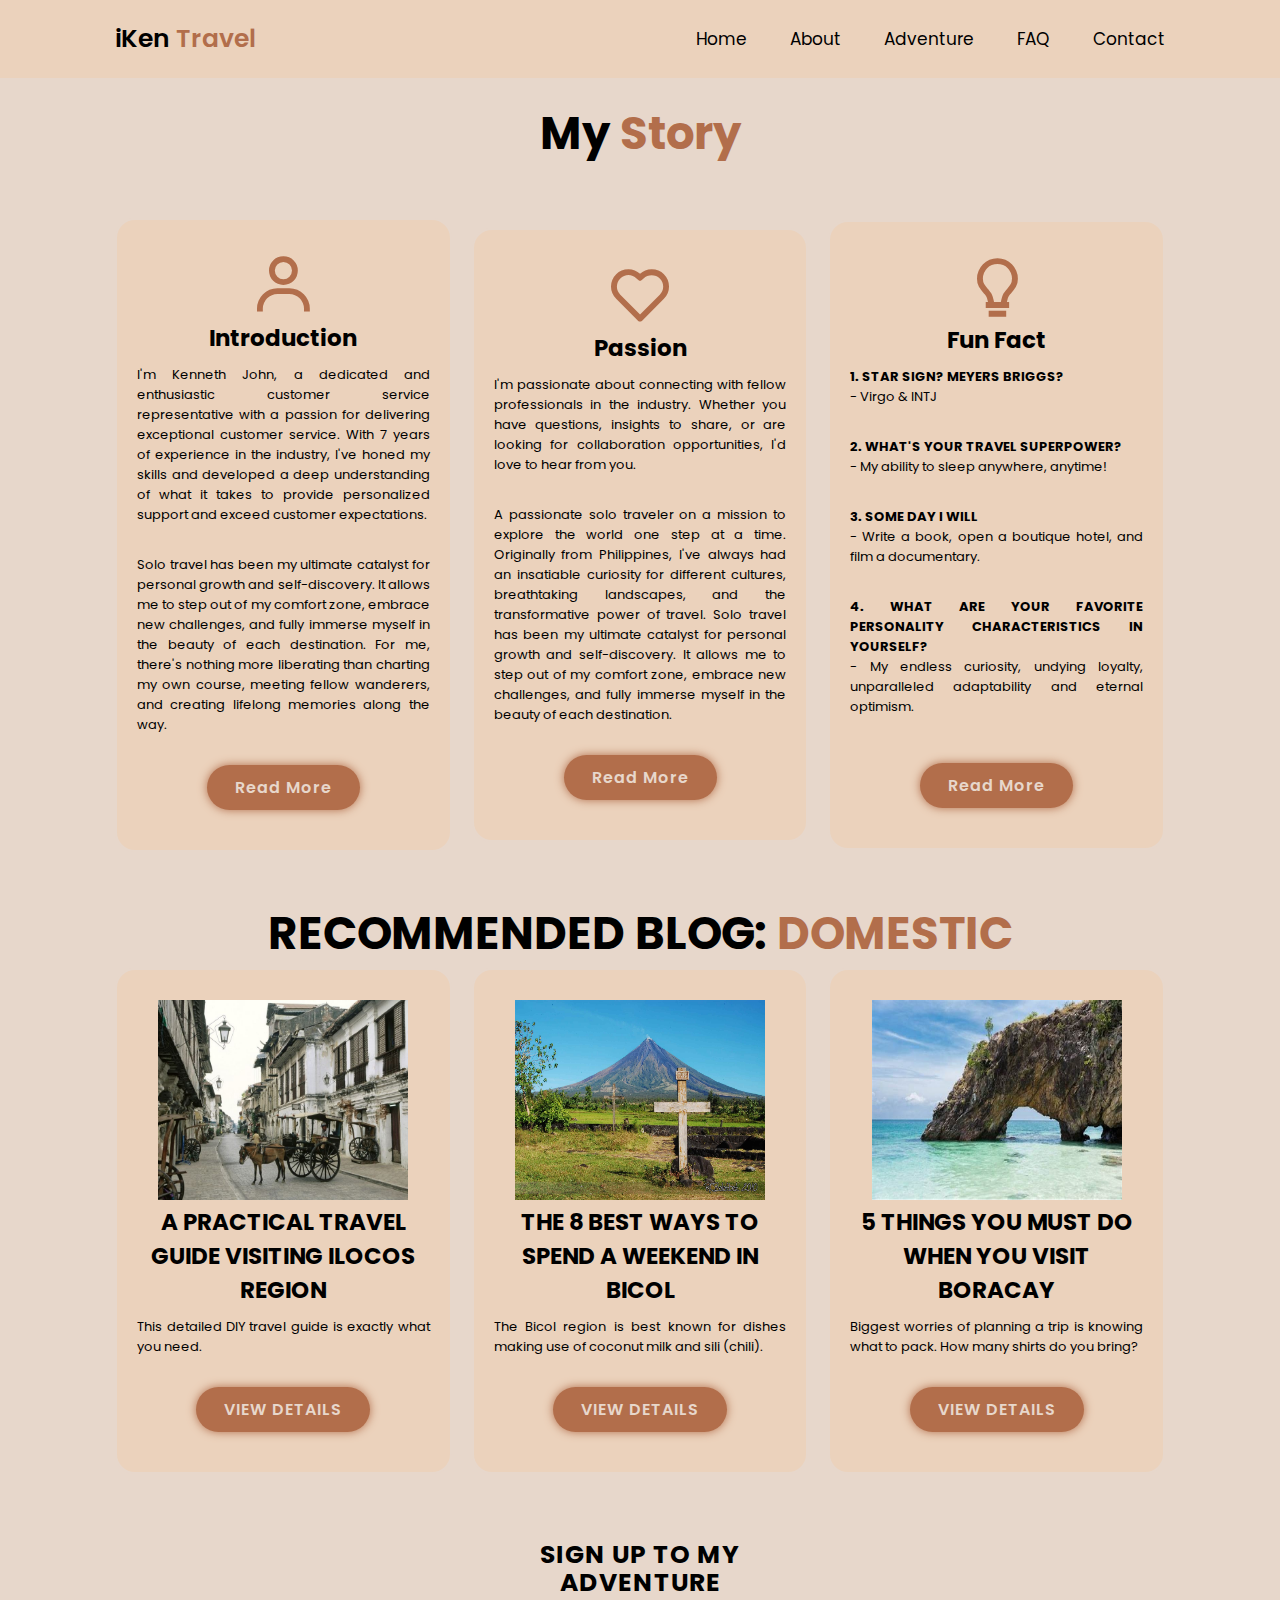
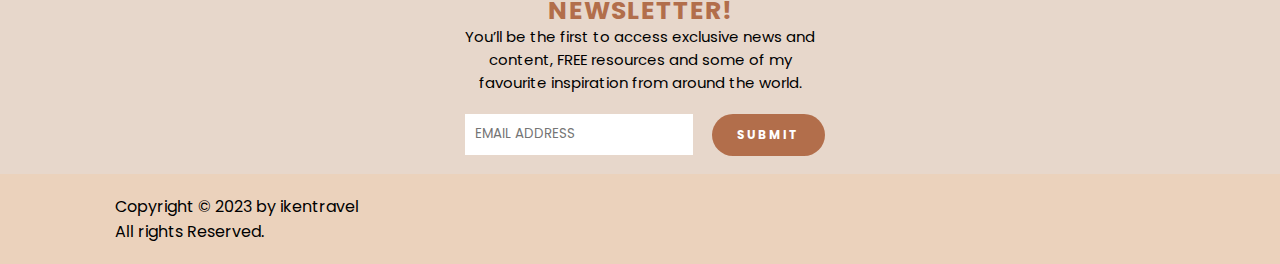
==== aboutpage.html @ bb7d7a22 "this is my mini project 1" ====
<!DOCTYPE html>
<html lang="en">
<head>
  <meta charset="UTF-8">
  <meta http-equiv="X-UA-compatible" content="IE=edge">
  <meta name="viewport" content="width=device-width, initial-scale=1.0">
  <title>ikentravel</title>

  <!-- box icons-->
  <link href='https://unpkg.com/boxicons@2.1.4/css/boxicons.min.css' rel='stylesheet'>

  <!-- custom css -->
  <link rel="stylesheet" href="styles.css">
</head>
<body>
  <!-- header design-->
  <header class="header">
    <a href="#" class="logo">iKen <span>Travel</span></a>

    <i class='bx bx-menu' id="menu-icon"></i>

    <nav class="navbar">
        <a href="homepage.html">Home</a>
        <a href="aboutpage.html">About</a>        
        <a href="adventurepage.html">Adventure</a>        
        <a href="faqpage.html">FAQ</a>        
        <a href="contactpage.html">Contact</a>        

    </nav>
  </header>


   <!-- about section design-->
   <section class="about" id="about">
    <h2 class="heading">My <span>Story</span></h2>
    
    <div class="about-container">
      
      <div class="about-box">
        <i class='bx bx-user'></i>
        <h3>Introduction</h3>
        <p>I'm Kenneth John, a dedicated and enthusiastic customer service representative with a passion for delivering exceptional customer service. With 7 years of experience in the industry, I've honed my skills and developed a deep understanding of what it takes to provide personalized support and exceed customer expectations.</p>
        <p>Solo travel has been my ultimate catalyst for personal growth and self-discovery. It allows me to step out of my comfort zone, embrace new challenges, and fully immerse myself in the beauty of each destination. For me, there's nothing more liberating than charting my own course, meeting fellow wanderers, and creating lifelong memories along the way.</p>
        <a href="#" class="btn">Read More</a>
      </div>

      <div class="about-box">
        <i class='bx bx-heart'></i>
        <h3>Passion</h3>
        <p>I'm passionate about connecting with fellow professionals in the industry. Whether you have questions, insights to share, or are looking for collaboration opportunities, I'd love to hear from you.</p>
        <p>A passionate solo traveler on a mission to explore the world one step at a time. Originally from Philippines, I've always had an insatiable curiosity for different cultures, breathtaking landscapes, and the transformative power of travel. Solo travel has been my ultimate catalyst for personal growth and self-discovery. It allows me to step out of my comfort zone, embrace new challenges, and fully immerse myself in the beauty of each destination.</p>
        <a href="#" class="btn">Read More</a>
      </div>

      <div class="about-box">
        <i class='bx bx-bulb'></i>
        <h3>Fun Fact</h3>
        <p><b>1. STAR SIGN? MEYERS BRIGGS? </b> <br>- Virgo & INTJ</p>
        <p><b>2. WHAT'S YOUR TRAVEL SUPERPOWER? </b> <br>- My ability to sleep anywhere, anytime!</p>
        <p><b>3. SOME DAY I WILL </b> <br>- Write a book, open a boutique hotel, and film a documentary.</p>
        <p><b>4. WHAT ARE YOUR FAVORITE PERSONALITY CHARACTERISTICS IN YOURSELF? </b> <br>- My endless curiosity, undying loyalty, unparalleled adaptability and eternal optimism.</p>
<br>
        <a href="#" class="btn">Read More</a>
      </div>
    </div>

<br>
<br> 
<br> 

    <div class="about" id="about">
      <h3 class="heading">RECOMMENDED BLOG: <span>DOMESTIC</span></h3>
      
      <div class="about-container">
        
        <div class="about-box">
          <img src="/Photos/BLOG4.jpg" alt="" style="width: 250px; height:200px;">
          <h3>A PRACTICAL TRAVEL GUIDE VISITING ILOCOS REGION</h3>
          <p>This detailed DIY travel guide is exactly what you need. </p>
          <a href="#" class="btn">VIEW DETAILS</a>
        </div>
  
        <div class="about-box">
          <img src="/Photos/BLOG5.jpg" alt="" style="width: 250px; height:200px;">
          <h3>THE 8 BEST WAYS TO SPEND A WEEKEND IN BICOL</h3>
          <p>The Bicol region is best known for dishes making use of coconut milk and sili (chili).</p>
          <a href="#" class="btn">VIEW DETAILS</a>
        </div>
  
        <div class="about-box">
          <img src="/Photos/BLOG6.jpg" alt="" style="width: 250px; height:200px;">
          <h3>5 THINGS YOU MUST DO WHEN YOU VISIT BORACAY </h3>
          <p>Biggest worries of planning a trip is knowing what to pack. How many shirts do you bring?</p>
          <a href="#" class="btn">VIEW DETAILS</a>
        </div>
      </div>
  
      <div class="parent-wrapper">
        <span class="close-btn glyphicon glyphicon-remove"></span>
        <div class="subscribe-wrapper">
          <h4>SIGN UP TO MY ADVENTURE <span>NEWSLETTER!</span></h4>
          <p>You’ll be the first to access exclusive news and content, FREE resources and some of my favourite inspiration from around the world.</p>
          <input type="email" name="email" class="subscribe-input" placeholder="EMAIL ADDRESS">
          <div class="submit-btn">SUBMIT</div>
        </div>
      </div>
  
    </div>
    
  </section>



    <!--footer design-->
<setion>
      <footer class="footer">
        <div class="footer-text">
          <p>Copyright &copy; 2023 by ikentravel </p>
          <p>All rights Reserved.</p>
        </div>
</setion>
  
  <!-- custom js -->
  <script src="script.js"></script>
</body>
</html>
---- styles.css ----
@import url('https://fonts.googleapis.com/css2?family=Poppins:wght@300;400;500;600;700;800;900&display=swap');

* {
  margin: 0;
  padding: 0;
  box-sizing: border-box;
  text-decoration: none;
  border: none;
  outline: none;
  scroll-behavior: smooth;
  font-family: 'Poppins', sans-serif;
}

:root {
  --bg-color: #EBD2BC;
  --second-bg-color: #E7D7CB;
  --text-color: #000000;
  --main-color: #B26E4B;
}

html {
  font-size: 62.5%;
  overflow-x: hidden;
}

body {
  background: var(--bg-color);
  color: var(--text-color)
}

section {
  min-height: 100vh;
  padding: 10rem 9% 2rem;
}

.header {
  background: var(--bg-color);
  position: fixed;
  top: 0;
  left: 0;
  width: 100%;
  padding: 2rem 9%;
  display: flex;
  justify-content: space-between;
  align-items: center;
  z-index: 100;
}

.logo {
  font-size: 2.5rem;
  color: var(--text-color);
  font-weight: 600;
  cursor: default;
}

.navbar a {
  font-size: 1.7rem;
  color: var(--text-color);
  margin-left: 4rem;
  transition: .3s;
}

.navbar a:hover,
.navbar a.active {
  color: var(--main-color);

}

#menu-icon {
  font-size: 3.6rem;
  color: var(--text-color);
  display: none;
}

.faq {
  display: flex;
  text-align: center;
}



.faq-content h3 {
  font-size: 3.2rem;
  font-weight: 600;
}

.faq-content h2 {
  font-size: 2rem;
  font-weight: 500;
}

.faq-social-media a {
  display: inline-flex;
  justify-content: center;
  align-items: center;
  width: 4rem;
  height: 4rem;
  background: transparent;
  border: .2rem solid #22A699;
  border-radius: 50%;
  font-size: 2rem;
  color: #22A699;
  margin: 3rem 1.5rem 3rem 0;
  transition: .5s ease;
}

.faq-social-media a:hover {
  background: #22A699;
  color: var(--second-bg-color);
  box-shadow: 0 0 1rem #22A699;

}

.accordion-button::after {
  background-image: url("data:image/svg+xml,%3csvg viewBox='0 0 16 16' fill='%23333' xmlns='http://www.w3.org/2000/svg'%3e%3cpath fill-rule='evenodd' d='M8 0a1 1 0 0 1 1 1v6h6a1 1 0 1 1 0 2H9v6a1 1 0 1 1-2 0V9H1a1 1 0 0 1 0-2h6V1a1 1 0 0 1 1-1z' clip-rule='evenodd'/%3e%3c/svg%3e");
  transform: scale(.7) !important;
}
.accordion-button:not(.collapsed)::after {
  background-image: url("data:image/svg+xml,%3csvg viewBox='0 0 16 16' fill='%23333' xmlns='http://www.w3.org/2000/svg'%3e%3cpath fill-rule='evenodd' d='M0 8a1 1 0 0 1 1-1h14a1 1 0 1 1 0 2H1a1 1 0 0 1-1-1z' clip-rule='evenodd'/%3e%3c/svg%3e");
}

.home {
  display: flex;
  justify-content: center;
  align-items: center;
}

.home-img img {
  padding-left: 100px;
  width: 50vw;
  height: 65vh;
}

.home-content h3 {
  font-size: 3.2rem;
  font-weight: 700;
}

.home-content h3:nth-of-type(2) {
  margin-bottom: 2rem;
}

span {
  color: var(--main-color);
}

.home-content h1 {
  font-size: 5.6rem;
  font-weight: 700;
  line-height:  1.3;
}

.home-content p {
  font-size: 1.6rem;
}

.social-media a {
  display: inline-flex;
  justify-content: center;
  align-items: center;
  width: 4rem;
  height: 4rem;
  background: transparent;
  border: .2rem solid var(--main-color);
  border-radius: 50%;
  font-size: 2rem;
  color: var(--main-color);
  margin: 3rem 1.5rem 3rem 0;
  transition: .5s ease;
}

.social-media a:hover {
  background: var(--main-color);
  color: var(--second-bg-color);
  box-shadow: 0 0 1rem var(--main-color);

}

.btn {
  display: inline-block;
  padding: 1rem 2.8rem;
  background: var(--main-color);
  border-radius: 4rem;
  box-shadow: 0 0 1rem var(--main-color);
  font-size: 1.6rem;
  color: var(--second-bg-color);
  letter-spacing: .1rem;
  font-weight: 600;
}

.btn:hover {
  box-shadow: none;
}



.heading {
  text-align: center;
  font-size: 4.5rem;
}

/*MULTIPLE CONTENT*/



.multiple-content {
  max-width: 1500px;
}


.c1{
  display: inline-block;
  width: 100%;
}

.c1{
  position: relative;
}

.background-image {
  width: 1500px;
}

.overlay-text{
  background-color:rgba(255, 255, 255, 0.5);
  padding:20px;
  text-align:center;
  position: absolute;
  top:50%;
  right:50%;
  transform:translate(50%, -50%);
}

.c2{
  display:inline-block;
  float: left;
  width: 50%;
  text-align: left;
  padding: 50px 0;
  margin: 0px;
}
.c2 h1 {
  margin-left: 5rem;
  letter-spacing: 2px;
  font-size: 40px;
  line-height: 40px;
}

.c2 h2 {
  margin-top: auto;
  margin-left: 5rem;
  letter-spacing: 2px;
  color: #22A699;

}

.c2 h3 {
  margin-left: 5rem;
  letter-spacing: 2px;
  padding-top: 20px;
  font-size: 20px;
  color: #F24C3D;
}

.c2 p {
  margin-top: 2rem;
  margin-left: 5rem;
  margin-right: 5rem;

  line-height: 15px;
  font-size: 15px;

}

.c3{
  display: inline-block;
  float: left;
  width: 50%;
}

.c3 img {
  height: 500px;
  margin: auto;
  width: 100%;
}

@media only screen and (max-width: 660px){
  .c2{
    width: 100%;
  }
  .c3{
    width: 100%;
  }
}



/*NEWSLETTER*/
.parent-wrapper {
  position: relative;
  width: 350px;
  height: 200px;
  margin: 40px auto;
  }

.close-btn {
  margin: 20px;
  font-size: 18px;
  cursor: pointer;
}



.subscribe-wrapper h4 {
  text-align: center;
  font-size: 25px;
  font-weight: bold;
  letter-spacing: 1px;
  line-height: 28px;
}

.subscribe-wrapper p {
  text-align: center;
  font-size: 15px;
}

.subscribe-wrapper input {
  position: absolute;
  border: none;
  border-bottom: 1px solid white;
  padding: 10px;
  margin-top: 20px;
  width: 65%;
}


.subscribe-wrapper .submit-btn {
  position: absolute;
  border-radius: 30px;
  background-color: var(--main-color);
  color: #FFF;
  padding: 12px 25px;
  display: inline-block;
  font-size: 12px;
  font-weight: bold;
  letter-spacing: 2px;
  right: -10px;
  cursor: pointer;
  transition: all .25s ease;
  margin-top: 20px;

}


.container {
  padding-top: 10rem;
  display: grid;
  grid-template-columns:15% 15% 14% 14% 12% 14% 13%;
}

.container:hover img {
  filter: grayscale(70%);
  transform: scale(1.1); 
}

.container-text {
  display: flex;
  justify-content: center;
  align-items: center;
  flex-direction: column;
  text-align: center;
  padding: 10px 5rem;
}
.about {
  background: var(--second-bg-color);
}

.about h2 {
  margin-bottom: 5rem;
}

.about-container {
  display: flex;
  justify-content: center;
  align-items: center;
  flex-wrap: wrap;
  gap: 2rem;

}

.about-container .about-box {
  flex: 1 1 30rem;
  background: var(--bg-color);
  padding: 3rem 2rem 4rem;
  border-radius: 2rem;
  text-align: center;
  border: .2rem solid var(--second-bg-color);
  transition: .5 ease;
}

.about-container .about-box:hover {
  border-color: var(--main-color);
  transform: scale(1.02);
}

.about-box i {
  font-size: 7rem;
  color: var(--main-color);
}

.about-box h3 {
  font-size: 2.3rem;
}

.about-box p {
  font-size: 1.3rem;
  margin: 1rem 0 3rem;
  text-align: justify;
}

.portfolio {
  background: var(--bg-color);
}

.portfolio h2 {
  margin-bottom: 4rem;
}

.portfolio-container {
  display: grid;
  grid-template-columns: repeat(3, 1fr);
  align-items: center;
  gap: 2.5rem;
}

.portfolio-container .portfolio-box {
  position: relative;
  border-radius: 2rem;
  box-shadow: 0 0 1rem var(--main-color);
  overflow: hidden;
  display: flex;
}

.portfolio-box img {
  width: 100%
}

.portfolio-box:hover img {
  transform: scale(1.1);
}

.portfolio-box .portfolio-layer {
  position: absolute;
  bottom: 0;
  left: 0;
  width: 100%;
  height: 100%;
  background: linear-gradient(rgba(0, 0, 0, .1), var(--main-color));
  display: flex;
  justify-content: center;
  align-items: center;
  flex-direction: column;
  text-align: center;
  padding: 0 4rem;
  transform: translateY(100%);
  transition: .5s ease;
}

.portfolio-box:hover .portfolio-layer {
  transform: translateY(0);

}

.portfolio-layer h1 {
  font-size: 3rem;
}

.portfolio-layer p {
  font-size: 1.6rem;
  margin: .3rem 0 1rem;
}

.portfolio-layer a {
  display: inline-flex;
  justify-content: center;
  align-items: center;
  width: 5rem;
  height: 5rem;
  background: var(--text-color);
  border-radius: 50%;
}

.portfolio-layer a i {
  font-size: 2rem;
  color: var(--second-bg-color);
}

.contact {
  background: var(--second-bg-color);
}

.contact h2 {
  margin-bottom: 3rem;
}

.contact form {
  max-width: 70rem;
  margin: 1rem auto;
  text-align: center;
  margin-bottom: 3rem;
}

.contact form .input-box {
  display: flex;
  justify-content: space-between;
  flex-wrap: wrap;
}

.contact form .input-box input,
.contact form textarea {
  width: 100%;
  padding: 1.5rem;
  font-size: 1.6rem;
  color: var(--text-color);
  background-color: var(--bg-color);
  border-radius: .8rem;
  margin: .7rem 0;
}

.contact form .input-box input {
  width: 49%;
}

.contact form textarea {
  resize: none;
}

.contact form .btn {
  margin-top: 2rem;
  cursor: pointer;
}

.footer {
  display: flex;
  justify-content: space-between;
  align-items: center;
  flex-wrap: wrap;
  padding: 2rem 9%;
  background: var(--bg-color);
}

.footer-text p {
  font-size: 1.6rem;
}

.footer-iconTop a {
  display: inline-flex;
  justify-content: center;
  align-items: center;
  padding: .8rem;
  background: var(--main-color);
  border-radius: .8rem;
}

.footer-iconTop a:hover {
  box-shadow: 0 0 1rem var(--main-color);
}

.footer-iconTop a i {
  font-size: 2.4rem;
  color: var(--second-bg-color);
}

/* BREAKPOINTS */
@media (max-width: 1200px) {
  html {
    font-sizeL 55%;
  }
}

@media (max-width: 991px) {
  .header {
    padding: 2rem 3%;
  }

  section {
    padding: 10rem 3% 2rem;
  }

  .footer {
    padding: 2rem 3%;
  }
}




@media (max-width: 768px) {
  #menu-icon {
    display: block;
  }

  .navbar {
    position: absolute;
    top: 100%;
    left: 0;
    width: 100%;
    padding: 1rem 3%;
    background: var(--bg-color);
    border-top: .1rem solid rgba(0, 0, 0, .2);
    box-shadow: 0 .5rem 1rem rgba(0, 0, 0, .2);

  }


  .navbar a {
    display: block;
    font-size: 2rem;
    margin: 3rem 0;
  }
}
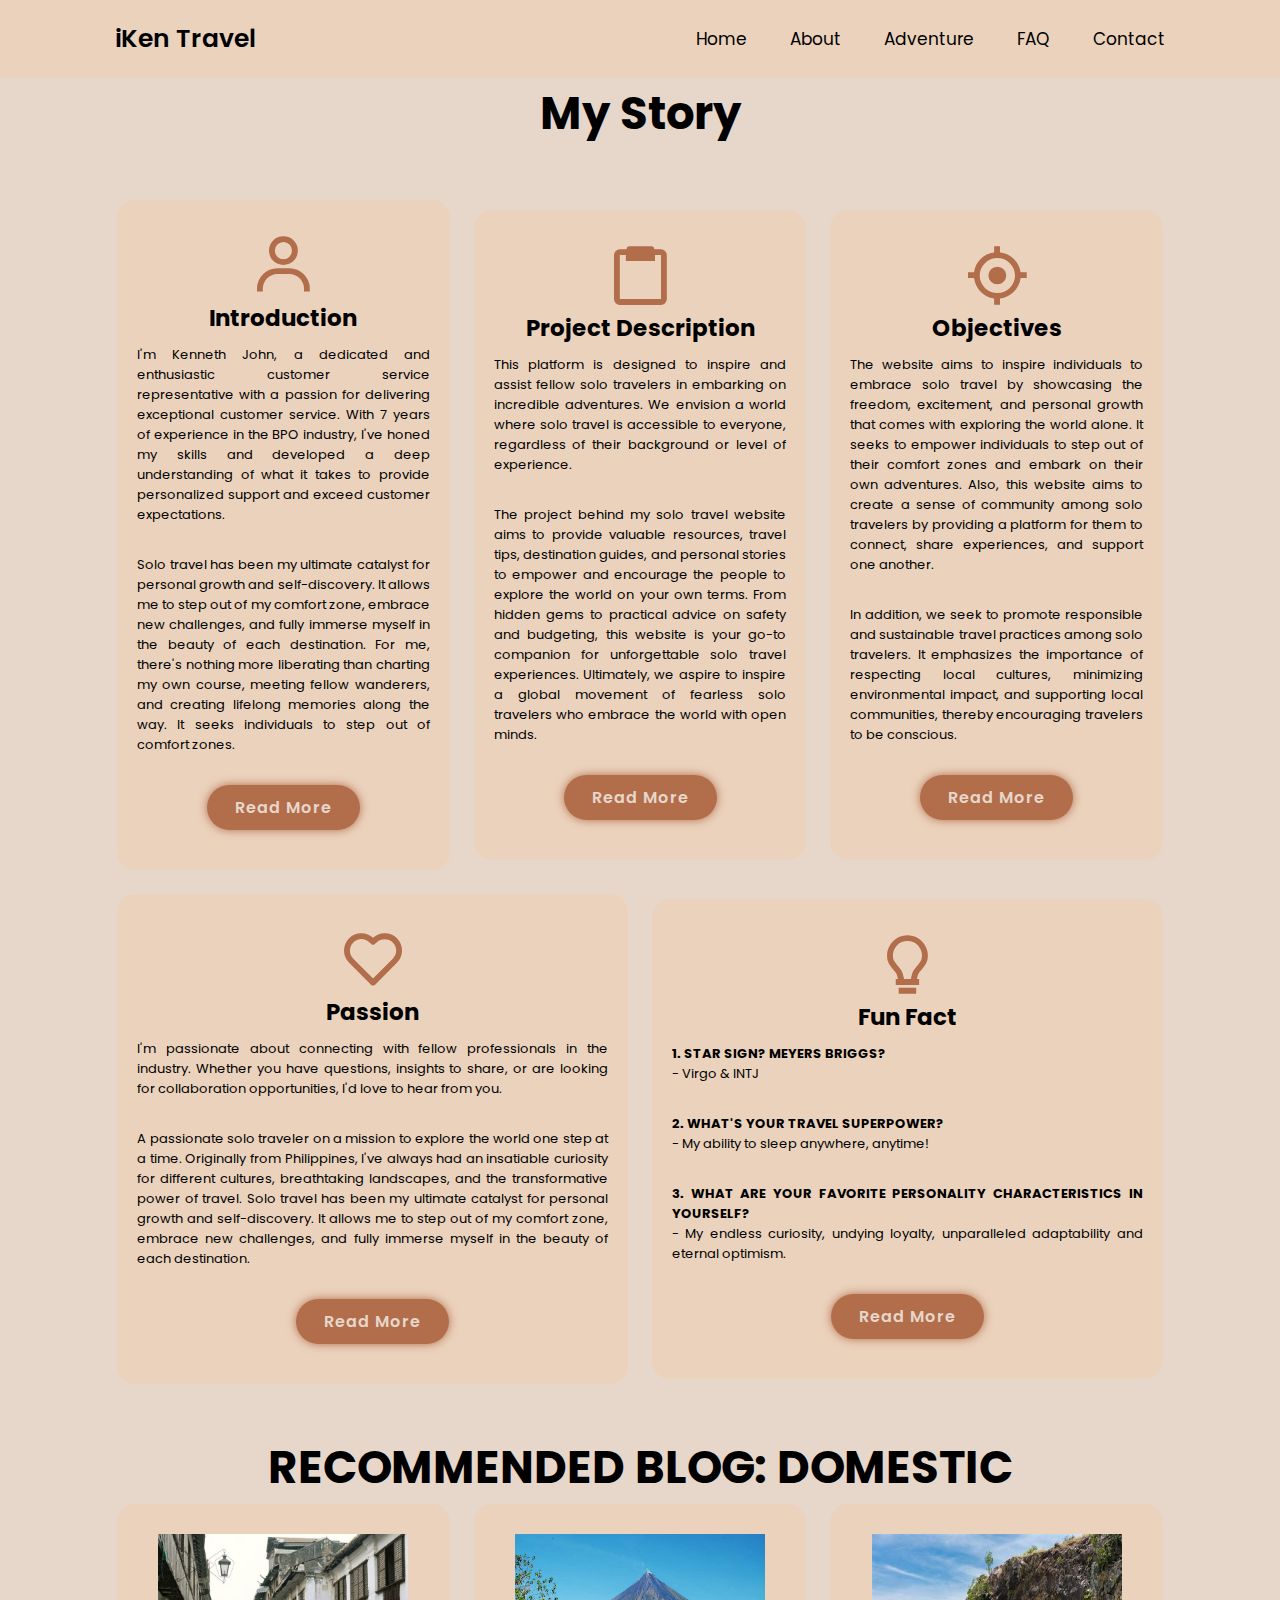
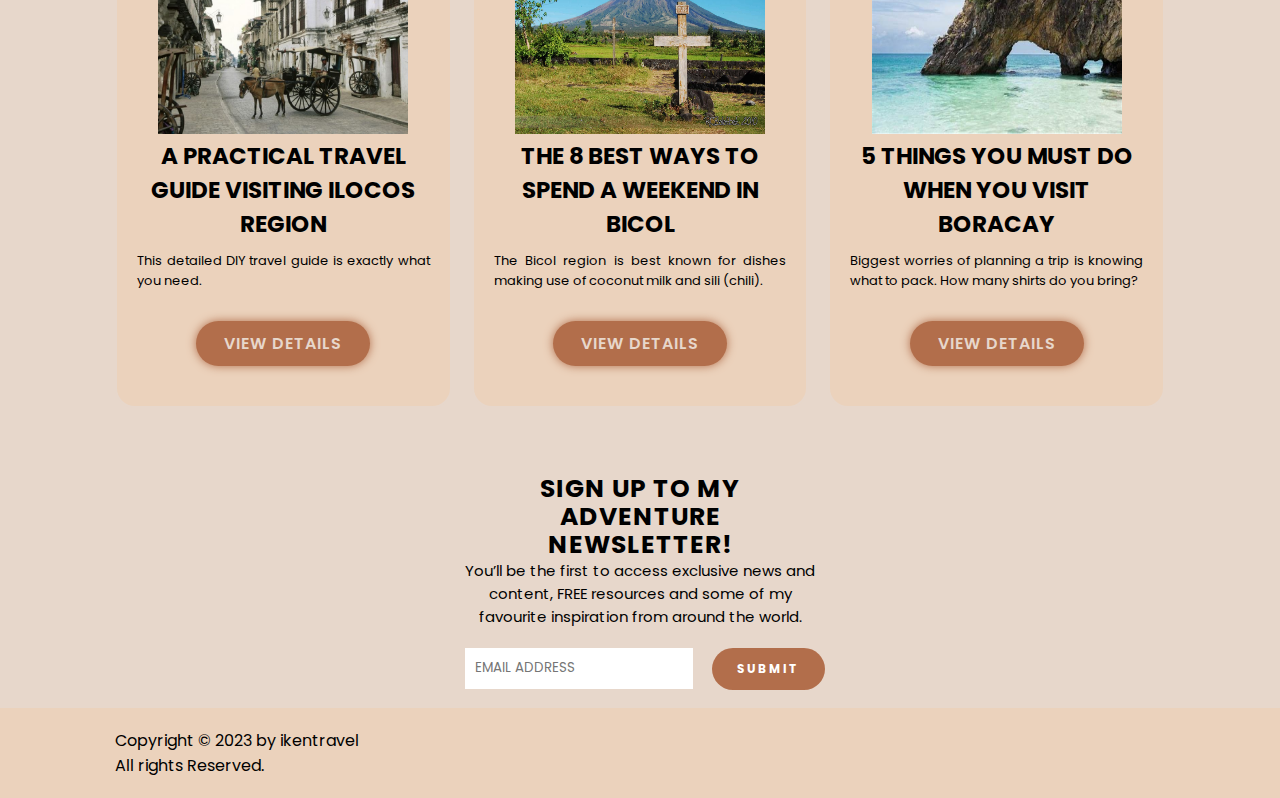
==== commit edfcca95: "Updated design" ====
--- a/aboutpage.html
+++ b/aboutpage.html
@@ -17,18 +17,18 @@
   <header class="header">
     <a href="#" class="logo">iKen <span>Travel</span></a>
 
-    <i class='bx bx-menu' id="menu-icon"></i>
+    <div class="menu-btn"></div>
 
-    <nav class="navbar">
-        <a href="homepage.html">Home</a>
+  <div class="navigation">
+    <div class="navbar">
+        <a href="index.html">Home</a>
         <a href="aboutpage.html">About</a>        
         <a href="adventurepage.html">Adventure</a>        
         <a href="faqpage.html">FAQ</a>        
         <a href="contactpage.html">Contact</a>        
-
-    </nav>
+    </div>
+  </div>
   </header>
-
 
    <!-- about section design-->
    <section class="about" id="about">
@@ -39,8 +39,24 @@
       <div class="about-box">
         <i class='bx bx-user'></i>
         <h3>Introduction</h3>
-        <p>I'm Kenneth John, a dedicated and enthusiastic customer service representative with a passion for delivering exceptional customer service. With 7 years of experience in the industry, I've honed my skills and developed a deep understanding of what it takes to provide personalized support and exceed customer expectations.</p>
-        <p>Solo travel has been my ultimate catalyst for personal growth and self-discovery. It allows me to step out of my comfort zone, embrace new challenges, and fully immerse myself in the beauty of each destination. For me, there's nothing more liberating than charting my own course, meeting fellow wanderers, and creating lifelong memories along the way.</p>
+        <p>I'm Kenneth John, a dedicated and enthusiastic customer service representative with a passion for delivering exceptional customer service. With 7 years of experience in the BPO industry, I've honed my skills and developed a deep understanding of what it takes to provide personalized support and exceed customer expectations.</p>
+        <p>Solo travel has been my ultimate catalyst for personal growth and self-discovery. It allows me to step out of my comfort zone, embrace new challenges, and fully immerse myself in the beauty of each destination. For me, there's nothing more liberating than charting my own course, meeting fellow wanderers, and creating lifelong memories along the way. It seeks individuals to step out of comfort zones.</p>
+        <a href="#" class="btn">Read More</a>
+      </div>
+
+      <div class="about-box">
+        <i class='bx bx-clipboard'></i>
+        <h3>Project Description</h3>
+        <p>This platform is designed to inspire and assist fellow solo travelers in embarking on incredible adventures. We envision a world where solo travel is accessible to everyone, regardless of their background or level of experience. </p>
+        <p>The project behind my solo travel website aims to provide valuable resources, travel tips, destination guides, and personal stories to empower and encourage the people to explore the world on your own terms. From hidden gems to practical advice on safety and budgeting, this website is your go-to companion for unforgettable solo travel experiences. Ultimately, we aspire to inspire a global movement of fearless solo travelers who embrace the world with open minds.</p>
+        <a href="#" class="btn">Read More</a>
+      </div>
+
+      <div class="about-box">
+        <i class='bx bx-target-lock'></i>
+        <h3>Objectives</h3>
+        <p>The website aims to inspire individuals to embrace solo travel by showcasing the freedom, excitement, and personal growth that comes with exploring the world alone. It seeks to empower individuals to step out of their comfort zones and embark on their own adventures. Also, this website aims to create a sense of community among solo travelers by providing a platform for them to connect, share experiences, and support one another.</p>
+        <p>In addition, we seek to promote responsible and sustainable travel practices among solo travelers. It emphasizes the importance of respecting local cultures, minimizing environmental impact, and supporting local communities, thereby encouraging travelers to be conscious.</p>
         <a href="#" class="btn">Read More</a>
       </div>
 
@@ -57,11 +73,11 @@
         <h3>Fun Fact</h3>
         <p><b>1. STAR SIGN? MEYERS BRIGGS? </b> <br>- Virgo & INTJ</p>
         <p><b>2. WHAT'S YOUR TRAVEL SUPERPOWER? </b> <br>- My ability to sleep anywhere, anytime!</p>
-        <p><b>3. SOME DAY I WILL </b> <br>- Write a book, open a boutique hotel, and film a documentary.</p>
-        <p><b>4. WHAT ARE YOUR FAVORITE PERSONALITY CHARACTERISTICS IN YOURSELF? </b> <br>- My endless curiosity, undying loyalty, unparalleled adaptability and eternal optimism.</p>
-<br>
+        <p><b>3. WHAT ARE YOUR FAVORITE PERSONALITY CHARACTERISTICS IN YOURSELF? </b> <br>- My endless curiosity, undying loyalty, unparalleled adaptability and eternal optimism.</p>
         <a href="#" class="btn">Read More</a>
       </div>
+
+      
     </div>
 
 <br>
@@ -121,6 +137,15 @@
 </setion>
   
   <!-- custom js -->
-  <script src="script.js"></script>
+  <script type="text/javascript">
+        const menuBtn = document.querySelector(".menu-btn");
+    const navigation = document.querySelector(".navigation");
+
+    menuBtn.addEventListener("click", () => {
+        menuBtn.classList.toggle("active");
+        navigation.classList.toggle("active");
+    });
+
+  </script>
 </body>
 </html>--- a/styles.css
+++ b/styles.css
@@ -29,8 +29,7 @@
 }
 
 section {
-  min-height: 100vh;
-  padding: 10rem 9% 2rem;
+  padding: 8rem 9% 2rem;
 }
 
 .header {
@@ -72,12 +71,32 @@
   display: none;
 }
 
+.faq-container {
+  position: relative;
+  text-align: center;
+  color: white;
+}
+
+.faq-container img {
+  height: 500px;
+}
+.centered {
+  position: absolute;
+  top: 50%;
+  left: 50%;
+  transform: translate(-50%, -50%);
+}
+
 .faq {
   display: flex;
   text-align: center;
-}
-
-
+  margin-top: 10px;
+}
+
+.faq-container h3 {
+  font-size: 5rem;
+  font-weight: 600;
+}
 
 .faq-content h3 {
   font-size: 3.2rem;
@@ -111,49 +130,12 @@
 
 }
 
-.accordion-button::after {
-  background-image: url("data:image/svg+xml,%3csvg viewBox='0 0 16 16' fill='%23333' xmlns='http://www.w3.org/2000/svg'%3e%3cpath fill-rule='evenodd' d='M8 0a1 1 0 0 1 1 1v6h6a1 1 0 1 1 0 2H9v6a1 1 0 1 1-2 0V9H1a1 1 0 0 1 0-2h6V1a1 1 0 0 1 1-1z' clip-rule='evenodd'/%3e%3c/svg%3e");
-  transform: scale(.7) !important;
-}
-.accordion-button:not(.collapsed)::after {
-  background-image: url("data:image/svg+xml,%3csvg viewBox='0 0 16 16' fill='%23333' xmlns='http://www.w3.org/2000/svg'%3e%3cpath fill-rule='evenodd' d='M0 8a1 1 0 0 1 1-1h14a1 1 0 1 1 0 2H1a1 1 0 0 1-1-1z' clip-rule='evenodd'/%3e%3c/svg%3e");
-}
-
-.home {
-  display: flex;
-  justify-content: center;
-  align-items: center;
-}
-
-.home-img img {
-  padding-left: 100px;
-  width: 50vw;
-  height: 65vh;
-}
-
-.home-content h3 {
-  font-size: 3.2rem;
-  font-weight: 700;
-}
-
-.home-content h3:nth-of-type(2) {
-  margin-bottom: 2rem;
-}
-
-span {
-  color: var(--main-color);
-}
 
 .home-content h1 {
   font-size: 5.6rem;
   font-weight: 700;
   line-height:  1.3;
 }
-
-.home-content p {
-  font-size: 1.6rem;
-}
-
 .social-media a {
   display: inline-flex;
   justify-content: center;
@@ -174,6 +156,149 @@
   color: var(--second-bg-color);
   box-shadow: 0 0 1rem var(--main-color);
 
+}
+
+/*ACCORDION
+.accordion {
+  width: 800px;
+  margin: 90px auto;
+  color: black;
+  background-color: var(--second-bg-color);
+  padding: 45px 45px;
+}
+
+.accordion .accordion-container {
+  position: relative;
+  margin: 10px 10px;
+}
+
+.accordion .label {
+  position: relative;
+  padding: 10px 0;
+  font-size: 15px;
+  color: black;
+  cursor: pointer;
+}
+
+.accordion .label::before {
+  content: '+';
+  color: #F24C3D;
+  position: absolute;
+  top: 50%;
+  right: -5px;
+  font-size: 15px;
+  transform: translateY(-50%);
+}
+
+.accordion .content {
+  position: relative;
+  background: var(--second-bg-color);
+  height: 0;
+  font-size: 15px;
+  text-align: justify;
+  width: 650px;
+  overflow: hidden;
+  transition: 0.5s;
+}
+
+.accordion hr {
+  width: 100;
+  margin-left: 0;
+  border: 1px solid #22A699;
+}
+
+.accordion .accordion-container.active .content {
+  height: 100px;
+}
+
+.accordion .accordion-container.active .label::before {
+  content: '-';
+  font-size: 30px;
+}
+*/
+
+/*ACCORDIONG*/
+
+section .section-accordion {
+  width: 100%;
+  height: 100vh;
+  display: flex;
+  align-items: center;
+  justify-content: center;
+
+}
+
+.container-accordion {
+  width: 100%;
+  max-width: 80rem;
+  margin: -25px auto;
+  padding: 25px 1.5rem;
+}
+
+.accordion-item {
+  background-color: var(--main-color);
+  border-radius: .4rem;
+  margin-bottom: 1rem;
+  padding: 1rem;
+  box-shadow: 1rem 2px 1rem rgba(0, 0, 0, .1);
+}
+
+.accordion-link {
+  font-size: 2rem;
+  color: #FFF;
+  text-decoration: none;
+  background-color: var(--main-color);
+  width: 100%;
+  display: flex;
+  align-items: center;
+  justify-content: space-between;
+  padding: 1rem 0;
+}
+
+.accordion-link i {
+  color: var(--second-bg-color);
+  padding: .5rem;
+}
+
+.accordion-link .bx-minus {
+  display: none;
+}
+
+.answer {
+  max-height: 0;
+  overflow: hidden;
+  position: relative;
+  background-color: var(--second-bg-color);
+  transition: max-height 650ms;
+}
+
+.answer::before {
+  content: '';
+  position: absolute;
+  width: .6rem;
+  height: 90%;
+  background-color: #22A699;
+  top: 50%;
+  left: 0;
+  transform: translateY(-50%);
+}
+
+.answer p {
+  color: var(--text-color);
+  font-size: 1.7rem;
+  padding: 2rem;
+}
+
+.accordion-item:target .answer {
+  max-height: 20rem;
+}
+
+.accordion-item:target .accordion-link .bx-plus {
+  display: none;
+}
+
+.accordion-item:target .accordion-link .bx-minus {
+  display: block;
 }
 
 .btn {
@@ -574,7 +699,7 @@
 /* BREAKPOINTS */
 @media (max-width: 1200px) {
   html {
-    font-sizeL 55%;
+    font-size: 55%;
   }
 }
 
@@ -600,23 +725,66 @@
     display: block;
   }
 
-  .navbar {
-    position: absolute;
-    top: 100%;
+header .navigation {
+    display: none;
+}
+
+header .navigation.active {
+    position: fixed;
+    width: 100%;
+    height: 100vh;
+    top: 0;
     left: 0;
-    width: 100%;
-    padding: 1rem 3%;
-    background: var(--bg-color);
-    border-top: .1rem solid rgba(0, 0, 0, .2);
-    box-shadow: 0 .5rem 1rem rgba(0, 0, 0, .2);
-
-  }
-
-
-  .navbar a {
-    display: block;
-    font-size: 2rem;
-    margin: 3rem 0;
-  }
-}
-
+    display: flex;
+    justify-content: center;
+    align-items:flex-start;
+    background: rgb(1, 1, 1, 0.5);
+}
+
+header .navigation .navbar a {
+    color: #222;
+    font-size: 1.2em;
+    margin: 20px;
+}
+
+header .navigation .navbar a:before {
+    background: #B26E4B;
+    height: 5px;
+}
+
+header .navigation .navbar a:hover {
+    color: #B26E4B;
+}
+
+header .navigation.active .navbar {
+    background: #EBD2BC;
+    width: 600px;
+    max-width: 600px;
+    margin: 20px;
+    padding: 40px;
+    display: flex;
+    flex-direction: column;
+    align-items: flex-start;
+    border-radius: 5px;
+    box-shadow: 0 5px 25px rgba(1 1 1 / 20);
+}
+
+  .menu-btn {
+    background: url(/Photos/menu.jpg)no-repeat;
+    background-size: 30px;
+    background-position: center;
+    width: 40px;
+    height: 40px;        
+    cursor: pointer;
+    transition: 0.3s;
+}
+
+.menu-btn.active {
+    z-index: 999;
+    background: url(/Photos/close.png)no-repeat;
+    background-size: 25px;
+    background-position: center;
+    transition: 0.3s ease;
+}
+}
+
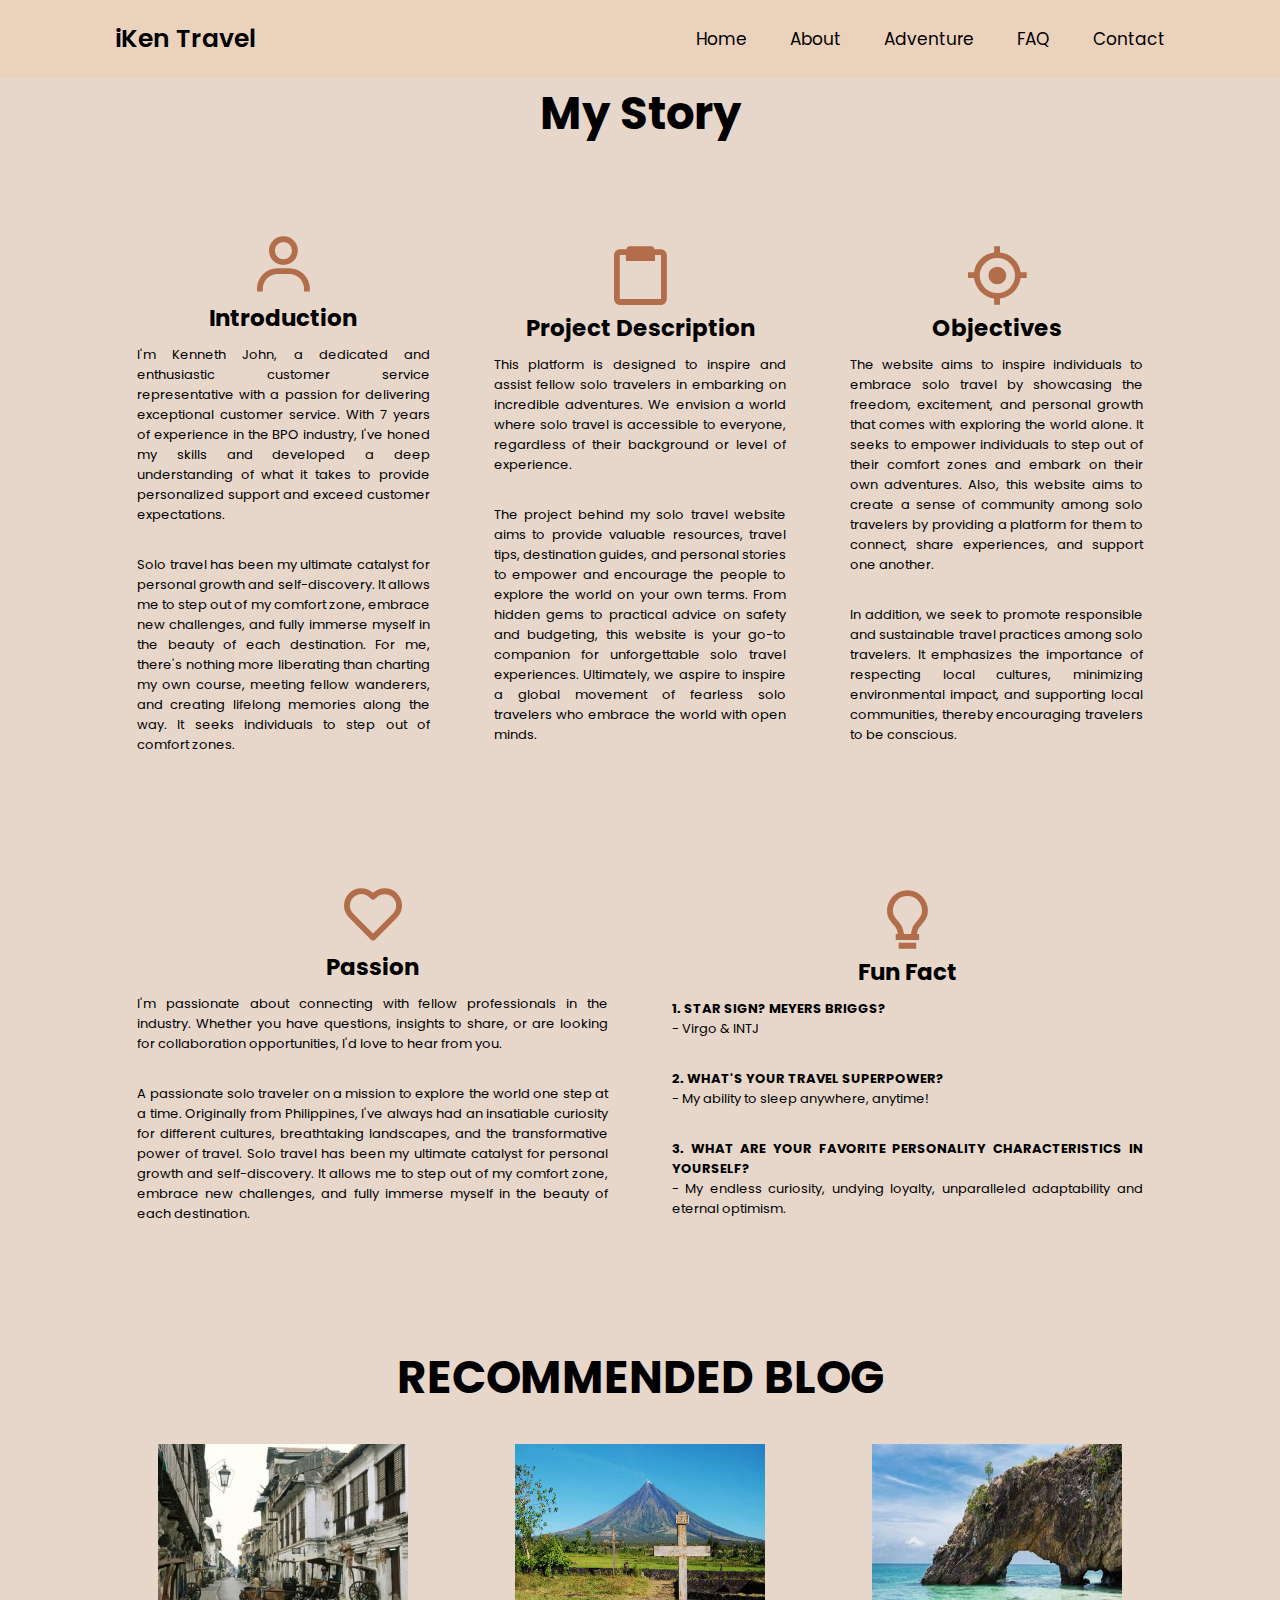
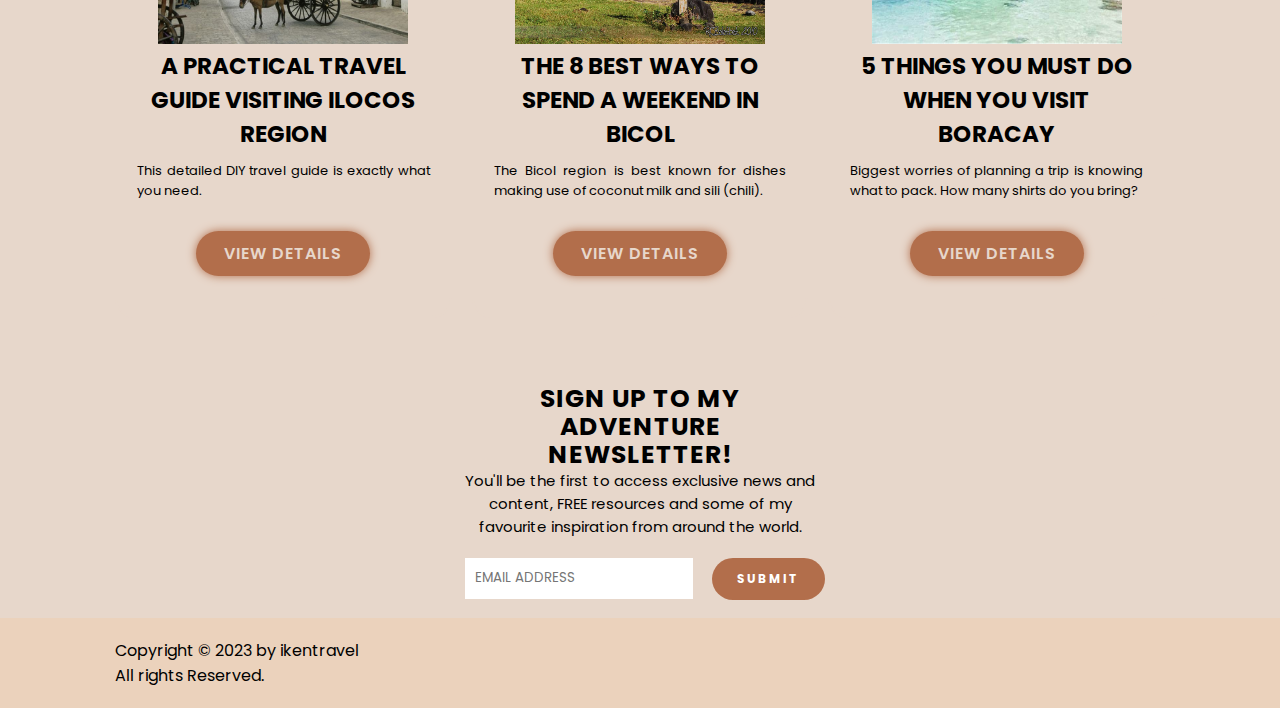
==== commit 89999827: "Updated landing page" ====
--- a/aboutpage.html
+++ b/aboutpage.html
@@ -41,7 +41,6 @@
         <h3>Introduction</h3>
         <p>I'm Kenneth John, a dedicated and enthusiastic customer service representative with a passion for delivering exceptional customer service. With 7 years of experience in the BPO industry, I've honed my skills and developed a deep understanding of what it takes to provide personalized support and exceed customer expectations.</p>
         <p>Solo travel has been my ultimate catalyst for personal growth and self-discovery. It allows me to step out of my comfort zone, embrace new challenges, and fully immerse myself in the beauty of each destination. For me, there's nothing more liberating than charting my own course, meeting fellow wanderers, and creating lifelong memories along the way. It seeks individuals to step out of comfort zones.</p>
-        <a href="#" class="btn">Read More</a>
       </div>
 
       <div class="about-box">
@@ -49,7 +48,6 @@
         <h3>Project Description</h3>
         <p>This platform is designed to inspire and assist fellow solo travelers in embarking on incredible adventures. We envision a world where solo travel is accessible to everyone, regardless of their background or level of experience. </p>
         <p>The project behind my solo travel website aims to provide valuable resources, travel tips, destination guides, and personal stories to empower and encourage the people to explore the world on your own terms. From hidden gems to practical advice on safety and budgeting, this website is your go-to companion for unforgettable solo travel experiences. Ultimately, we aspire to inspire a global movement of fearless solo travelers who embrace the world with open minds.</p>
-        <a href="#" class="btn">Read More</a>
       </div>
 
       <div class="about-box">
@@ -57,7 +55,6 @@
         <h3>Objectives</h3>
         <p>The website aims to inspire individuals to embrace solo travel by showcasing the freedom, excitement, and personal growth that comes with exploring the world alone. It seeks to empower individuals to step out of their comfort zones and embark on their own adventures. Also, this website aims to create a sense of community among solo travelers by providing a platform for them to connect, share experiences, and support one another.</p>
         <p>In addition, we seek to promote responsible and sustainable travel practices among solo travelers. It emphasizes the importance of respecting local cultures, minimizing environmental impact, and supporting local communities, thereby encouraging travelers to be conscious.</p>
-        <a href="#" class="btn">Read More</a>
       </div>
 
       <div class="about-box">
@@ -65,7 +62,6 @@
         <h3>Passion</h3>
         <p>I'm passionate about connecting with fellow professionals in the industry. Whether you have questions, insights to share, or are looking for collaboration opportunities, I'd love to hear from you.</p>
         <p>A passionate solo traveler on a mission to explore the world one step at a time. Originally from Philippines, I've always had an insatiable curiosity for different cultures, breathtaking landscapes, and the transformative power of travel. Solo travel has been my ultimate catalyst for personal growth and self-discovery. It allows me to step out of my comfort zone, embrace new challenges, and fully immerse myself in the beauty of each destination.</p>
-        <a href="#" class="btn">Read More</a>
       </div>
 
       <div class="about-box">
@@ -74,7 +70,6 @@
         <p><b>1. STAR SIGN? MEYERS BRIGGS? </b> <br>- Virgo & INTJ</p>
         <p><b>2. WHAT'S YOUR TRAVEL SUPERPOWER? </b> <br>- My ability to sleep anywhere, anytime!</p>
         <p><b>3. WHAT ARE YOUR FAVORITE PERSONALITY CHARACTERISTICS IN YOURSELF? </b> <br>- My endless curiosity, undying loyalty, unparalleled adaptability and eternal optimism.</p>
-        <a href="#" class="btn">Read More</a>
       </div>
 
       
@@ -85,7 +80,7 @@
 <br> 
 
     <div class="about" id="about">
-      <h3 class="heading">RECOMMENDED BLOG: <span>DOMESTIC</span></h3>
+      <h3 class="heading">RECOMMENDED BLOG</h3>
       
       <div class="about-container">
         
@@ -93,21 +88,21 @@
           <img src="/Photos/BLOG4.jpg" alt="" style="width: 250px; height:200px;">
           <h3>A PRACTICAL TRAVEL GUIDE VISITING ILOCOS REGION</h3>
           <p>This detailed DIY travel guide is exactly what you need. </p>
-          <a href="#" class="btn">VIEW DETAILS</a>
+          <a href="gallery.html" class="btn">VIEW DETAILS</a>
         </div>
   
         <div class="about-box">
           <img src="/Photos/BLOG5.jpg" alt="" style="width: 250px; height:200px;">
           <h3>THE 8 BEST WAYS TO SPEND A WEEKEND IN BICOL</h3>
           <p>The Bicol region is best known for dishes making use of coconut milk and sili (chili).</p>
-          <a href="#" class="btn">VIEW DETAILS</a>
+          <a href="gallery.html" class="btn">VIEW DETAILS</a>
         </div>
   
         <div class="about-box">
           <img src="/Photos/BLOG6.jpg" alt="" style="width: 250px; height:200px;">
           <h3>5 THINGS YOU MUST DO WHEN YOU VISIT BORACAY </h3>
           <p>Biggest worries of planning a trip is knowing what to pack. How many shirts do you bring?</p>
-          <a href="#" class="btn">VIEW DETAILS</a>
+          <a href="gallery.html" class="btn">VIEW DETAILS</a>
         </div>
       </div>
   
@@ -115,7 +110,7 @@
         <span class="close-btn glyphicon glyphicon-remove"></span>
         <div class="subscribe-wrapper">
           <h4>SIGN UP TO MY ADVENTURE <span>NEWSLETTER!</span></h4>
-          <p>You’ll be the first to access exclusive news and content, FREE resources and some of my favourite inspiration from around the world.</p>
+          <p>You'll be the first to access exclusive news and content, FREE resources and some of my favourite inspiration from around the world.</p>
           <input type="email" name="email" class="subscribe-input" placeholder="EMAIL ADDRESS">
           <div class="submit-btn">SUBMIT</div>
         </div>
--- a/styles.css
+++ b/styles.css
@@ -45,6 +45,7 @@
   z-index: 100;
 }
 
+
 .logo {
   font-size: 2.5rem;
   color: var(--text-color);
@@ -91,6 +92,9 @@
   display: flex;
   text-align: center;
   margin-top: 10px;
+
+  background: var(--second-bg-color);
+
 }
 
 .faq-container h3 {
@@ -158,73 +162,16 @@
 
 }
 
-/*ACCORDION
-.accordion {
-  width: 800px;
-  margin: 90px auto;
-  color: black;
-  background-color: var(--second-bg-color);
-  padding: 45px 45px;
-}
-
-.accordion .accordion-container {
-  position: relative;
-  margin: 10px 10px;
-}
-
-.accordion .label {
-  position: relative;
-  padding: 10px 0;
-  font-size: 15px;
-  color: black;
-  cursor: pointer;
-}
-
-.accordion .label::before {
-  content: '+';
-  color: #F24C3D;
-  position: absolute;
-  top: 50%;
-  right: -5px;
-  font-size: 15px;
-  transform: translateY(-50%);
-}
-
-.accordion .content {
-  position: relative;
-  background: var(--second-bg-color);
-  height: 0;
-  font-size: 15px;
-  text-align: justify;
-  width: 650px;
-  overflow: hidden;
-  transition: 0.5s;
-}
-
-.accordion hr {
-  width: 100;
-  margin-left: 0;
-  border: 1px solid #22A699;
-}
-
-.accordion .accordion-container.active .content {
-  height: 100px;
-}
-
-.accordion .accordion-container.active .label::before {
-  content: '-';
-  font-size: 30px;
-}
-*/
-
-/*ACCORDIONG*/
-
-section .section-accordion {
+/*ACCORDING*/
+
+.section-accordion {
   width: 100%;
   height: 100vh;
   display: flex;
   align-items: center;
   justify-content: center;
+  background: var(--second-bg-color);
+
 
 }
 
@@ -232,7 +179,9 @@
   width: 100%;
   max-width: 80rem;
   margin: -25px auto;
-  padding: 25px 1.5rem;
+  padding: 0px 1.5rem;
+  background: var(--second-bg-color);
+
 }
 
 .accordion-item {
@@ -358,7 +307,7 @@
 
 .c2{
   display:inline-block;
-  float: left;
+  float:left;
   width: 50%;
   text-align: left;
   padding: 50px 0;
@@ -515,7 +464,7 @@
 
 .about-container .about-box {
   flex: 1 1 30rem;
-  background: var(--bg-color);
+  background: var(--second-bg-color);
   padding: 3rem 2rem 4rem;
   border-radius: 2rem;
   text-align: center;
@@ -544,7 +493,7 @@
 }
 
 .portfolio {
-  background: var(--bg-color);
+  background: var(--second-bg-color);
 }
 
 .portfolio h2 {
@@ -580,7 +529,7 @@
   left: 0;
   width: 100%;
   height: 100%;
-  background: linear-gradient(rgba(0, 0, 0, .1), var(--main-color));
+  background: linear-gradient(rgba(248, 247, 247, 0.185), var(--main-color));
   display: flex;
   justify-content: center;
   align-items: center;
@@ -589,6 +538,7 @@
   padding: 0 4rem;
   transform: translateY(100%);
   transition: .5s ease;
+  font-weight: 300;
 }
 
 .portfolio-box:hover .portfolio-layer {
@@ -788,3 +738,102 @@
 }
 }
 
+/*GALLERY*/
+
+. gallery-heading {
+  margin-top: 10px;
+  margin-bottom: auto;
+  padding-bottom: -10;
+}
+.gallery {
+  margin-top: -85px;
+  padding: 5;
+  box-sizing: border-box;
+
+}
+.img {
+  max-width: 100%;
+  height: auto;
+  vertical-align: middle;
+  display: inline-block;
+}
+
+.grid-wrapper > div {
+  display: flex;
+  justify-content: center;
+  align-items: center;
+}
+
+.grid-wrapper > div > img {
+  width: 100%;
+  height: 100%;
+  object-fit: cover;
+  border-radius: 5px;
+}
+
+.grid-wrapper {
+  display: grid;
+  grid-gap: 10px;
+  grid-template-columns: repeat(auto-fit, minmax(250px, 1fr));
+  grid-auto-rows: 200px;
+  grid-auto-flow: dense;
+}
+
+.grid-wrapper .wide {
+  grid-column: span 2;
+}
+
+.grid-wrapper .taller {
+  grid-row: span 2;
+}
+
+.grid-wrapper .big {
+  grid-column: span 2;
+  grid-row: span 2;
+}
+
+.gallery1 {
+  background: var(--second-bg-color);
+}
+
+.gallery-container {
+  display: flex;
+  justify-content: center;
+  align-items: center;
+  flex-wrap: wrap;
+  gap: 2rem;
+}
+
+.gallery-container .gallery-box {
+  flex: 1 1 30rem;
+  background: var(--bg-color);
+  padding: 3rem 2rem 4rem;
+  border-radius: 2rem;
+  text-align: center;
+  border: .2rem solid var(--second-bg-color);
+  transition: .5 ease;
+}
+
+.gallery-box h3 {
+  font-size: 2.3rem;
+  color: #F24C3D;
+}
+
+.gallery-box ul {
+  font-size: 1.3rem;
+  margin: 1rem 0 3rem;
+  text-align: start;
+  padding-left: 15px;
+}
+
+.gallery-box p {
+  font-size: 1.3rem;
+  margin: 1rem 0 3rem;
+  text-align: start;
+  padding-left: 15px;
+}
+
+.gallery1 h2 {
+  margin-bottom: 5rem;
+  color: #22A699;
+}